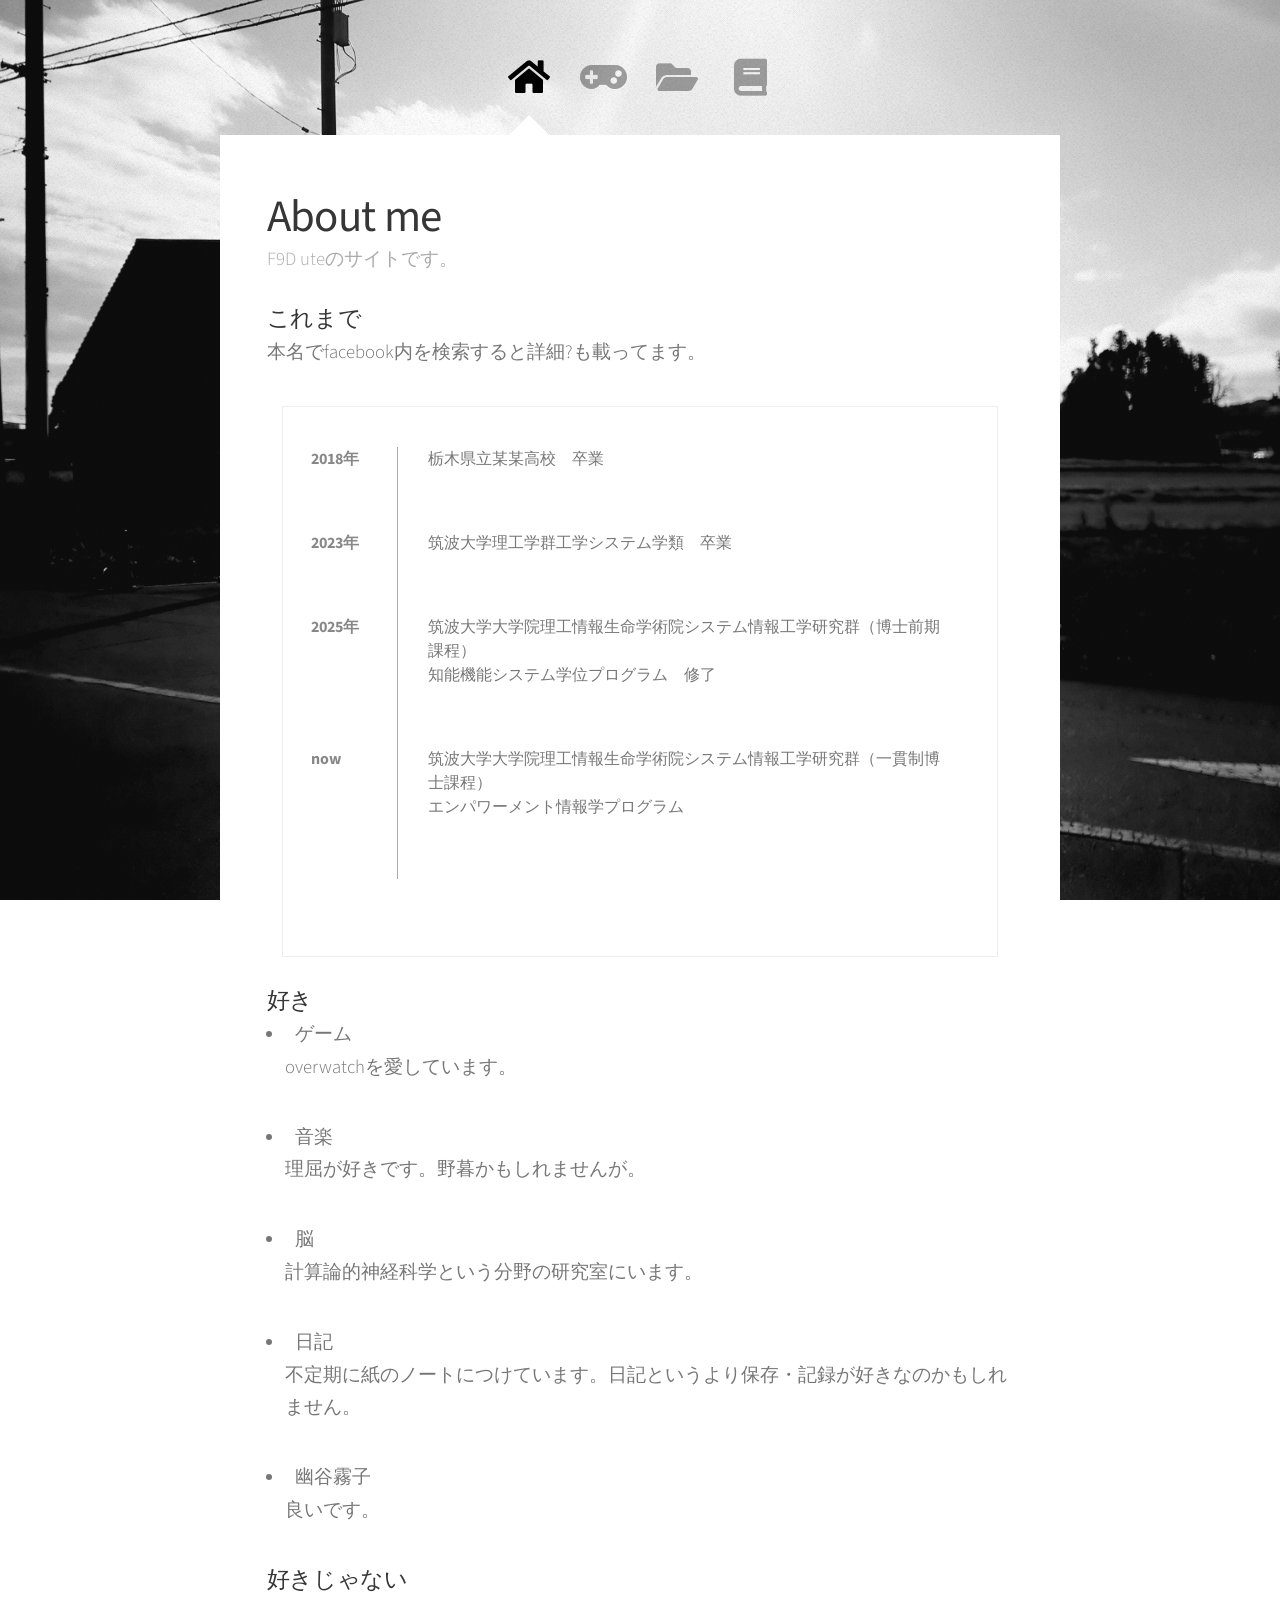
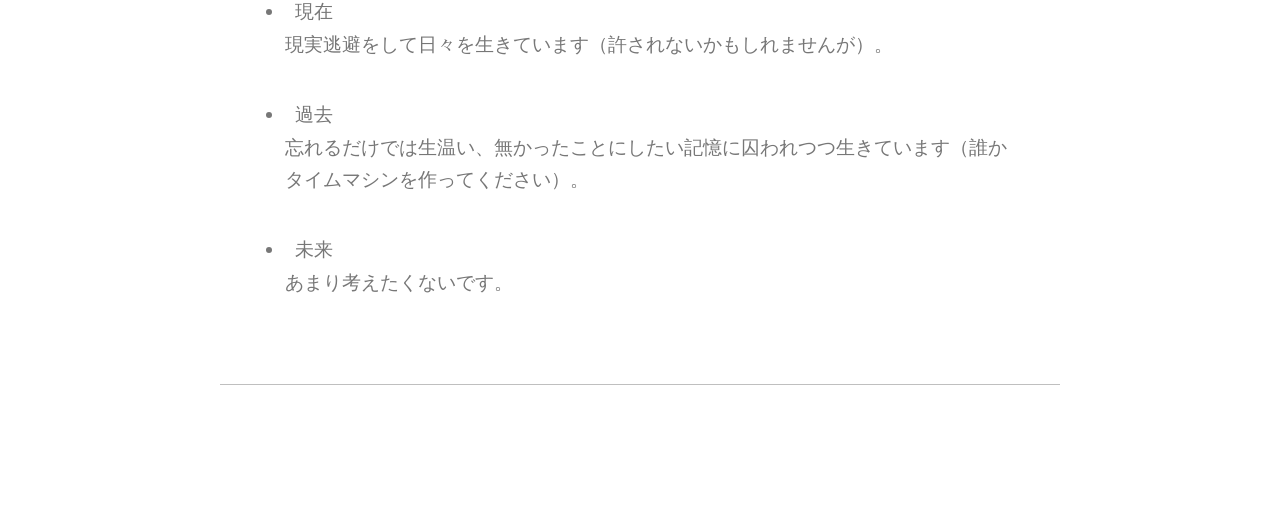
==== index.html @ 8ff209e9 "Update index.html" ====
<!DOCTYPE HTML>
<!--
	Astral by HTML5 UP
	html5up.net | @ajlkn
	Free for personal and commercial use under the CCA 3.0 license (html5up.net/license)
-->
<html>
	<head>
		<title>Fmute website</title>
		<meta charset="utf-8" />
		<meta name="viewport" content="width=device-width, initial-scale=1, user-scalable=no" />
		<link rel="stylesheet" href="assets/css/main.css" />
		<noscript><link rel="stylesheet" href="assets/css/noscript.css" /></noscript>
	</head>
	<body class="is-preload">

		<!-- Wrapper-->
			<div id="wrapper">

				<!-- Nav -->
					<nav id="nav">
						<a href="#" class="icon solid fa-home" style="color: black;"><span>Home</span></a>
						<!-- <a href="#work" class="icon solid fa-folder"><span>Work</span></a> -->
						<a href="#game" class="icon solid fa-gamepad" style="color: black;"><span>Game</span></a>
						<a href="#Works" class="icon solid fa-folder-open" style="color: black;"><span>Music</span></a>
						<a href="#Diary" class="icon solid fa-book" style="color: black;"><span>Diary</span></a>
					</nav>

				<!-- Main -->
					<div id="main">

						<!-- Me -->
							<article id="home" class="panel">
								<header>
									<h1>About me</h1>
									<p>F9D uteのサイトです。</p>
									<!--　htmlにべた書きしているだけの簡易なサイトです。cssもテンプレを使っているだけです。 -->
								</header>
								<!-- <a href="#work" class="jumplink pic">
									<span class="arrow icon solid fa-chevron-right"><span>See my work</span></span>
									<img src="images/me.jpg" alt="" />
								</a> -->
								<section>
									<h3>これまで</h3>
									<p>本名でfacebook内を検索すると詳細?も載ってます。</p>
									<div class="timeline">
										<ul class="timeline-list">
											<li class="timeline-list-item">
												<div class="date">2018年</div>
												<div class="content">栃木県立某某高校　卒業</div>
											</li>
											<li class="timeline-list-item">
												<div class="date">2023年</div>
												<div class="content">筑波大学理工学群工学システム学類　卒業</div>
											</li>
											<li class="timeline-list-item">
												<div class="date">2025年</div>
												<div class="content">筑波大学大学院理工情報生命学術院システム情報工学研究群（博士前期課程）<br>知能機能システム学位プログラム　修了</div>
											</li>
											<li class="timeline-list-item">
												<div class="date">now</div>
												<div class="content">筑波大学大学院理工情報生命学術院システム情報工学研究群（一貫制博士課程）<br>エンパワーメント情報学プログラム</div>
											</li>
										</ul>
									</div>
									<h3>好き</h3>
									<ul>
										<li>ゲーム</li><p>overwatchを愛しています。</p>
										<li>音楽</li><p>理屈が好きです。野暮かもしれませんが。</p>
										<li>脳</li><p>計算論的神経科学という分野の研究室にいます。</p>
										<li>日記</li><p>不定期に紙のノートにつけています。日記というより保存・記録が好きなのかもしれません。</p>				
										<li>幽谷霧子</li><p>良いです。</p>
									</ul>
									<h3>好きじゃない</h3>
									<ul>
										<li>現在</li><p>現実逃避をして日々を生きています（許されないかもしれませんが）。</p>
										<li>過去</li><p>忘れるだけでは生温い、無かったことにしたい記憶に囚われつつ生きています（誰かタイムマシンを作ってください）。</p>
										<li>未来</li><p>あまり考えたくないです。</p>							
									</ul>								
									</ul>

								</section>
							</article>

						<!-- Work -->
							<!-- <article id="work" class="panel">
								<header>
									<h2>Work</h2>
								</header>
								<p>
									Phasellus enim sapien, blandit ullamcorper elementum eu, condimentum eu elit.
									Vestibulum ante ipsum primis in faucibus orci luctus et ultrices posuere cubilia
									luctus elit eget interdum.
								</p>
								<section>
									<div class="row">
										<div class="col-4 col-6-medium col-12-small">
											<a href="#" class="image fit"><img src="images/pic01.jpg" alt=""></a>
										</div>
										<div class="col-4 col-6-medium col-12-small">
											<a href="#" class="image fit"><img src="images/pic02.jpg" alt=""></a>
										</div>
										
									</div>
								</section>
							</article> -->

							<article id="game" class="panel">
								<header>
									<h2>Favorite game</h2>
								</header>
								<p>
									overwatchとマインスイーパが好きです。
								</p>
								<!-- <section>
									<div class="row">
										<div class="col-4 col-6-medium col-12-small">
											<a href="#" class="image fit"><img src="images/pic01.jpg" alt=""></a>
										</div>
										<div class="col-4 col-6-medium col-12-small">
											<a href="#" class="image fit"><img src="images/pic02.jpg" alt=""></a>
										</div>
										
									</div>
								</section> -->
								<p>
									overwatchは最高マスター5です(<a href="https://www.overbuff.com/players/%E3%81%95%E3%82%88%E3%81%AA%E3%82%89%E3%82%92%E6%95%99%E3%81%88%E3%81%A6-3762?gameMode=competitive&season=ow2s06">overbuff</a>)。
									<div class="col-4 col-6-medium col-12-small">
										<a href="#" class="image fit"><img src="images/master.jpg" alt="overwatch"></a>
									</div>
								</p>
								<p>
									マインスイーパのタイムが結構な順位になりました。
									<div class="col-4 col-6-medium col-12-small">
										<a href="#" class="image fit"><img src="images/minesweeper.png" alt="minesweeper"></a>
									</div>
									
								</p>

							</article>

							<article id="Works" class="panel">
								<header>
									<h2>Works</h2>
								</header>
								<section>
									<h3>Music</h3>
									<p>
										<a href="https://www.youtube.com/channel/UCprlggMipPWfrF8aGMqO4sQ">youtubeチャンネル</a>でピアノアレンジ動画上げてます。あと自作曲とかアップする予定です。
									</p>
									<p>
										1.
										<iframe width="100%" height="300" scrolling="no" frameborder="no" allow="autoplay" src="https://w.soundcloud.com/player/?url=https%3A//api.soundcloud.com/tracks/1629886437&color=%23343531&auto_play=false&hide_related=false&show_comments=true&show_user=true&show_reposts=false&show_teaser=true&visual=true"></iframe><div style="font-size: 10px; color: #cccccc;line-break: anywhere;word-break: normal;overflow: hidden;white-space: nowrap;text-overflow: ellipsis; font-family: Interstate,Lucida Grande,Lucida Sans Unicode,Lucida Sans,Garuda,Verdana,Tahoma,sans-serif;font-weight: 100;"><a href="https://soundcloud.com/kqm220n4bezv" title="Fmute" target="_blank" style="color: #cccccc; text-decoration: none;">Fmute</a> · <a href="https://soundcloud.com/kqm220n4bezv/representative-matrix" title="Representative Matrix" target="_blank" style="color: #cccccc; text-decoration: none;">Representative Matrix</a></div>
										せつないイメージで作りました。タイトルは記憶にあったイメージ通りの単語です。いろいろ詰め込みすぎた感が否めないです。
									</p>
									<h3>Research</h3>
									<ul>
										<li>Nakai, Y, Nie, S, Fukida, Y, Tomida, M, Kotani, H & Hoshino, K 2020, Voluntary fNIRS Waveform Change to Hot Taste Stimulus by Repeated Experience of Licking a Source of Strong Hot Taste: FNIRS Waveform Change to Hot Taste Stimulus. in DMIP 2020 - Proceedings of 2020 3rd International Conference on Digital Medicine and Image Processing., 3441371, ACM International Conference Proceeding Series, Association for Computing Machinery, pp. 7-12, 3rd International Conference on Digital Medicine and Image Processing, DMIP 2020, Virtual, Online, Japan, 6/11/20. https://doi.org/10.1145/3441369.3441371</li><p>ちょっと研究に参加したために名前を入れてもらった記憶があります（誤植……）。</p>
																	
									</ul>
									<p>
										新しく結果が出せると良いですね。
									</p>
								</section>
								
							</article>

							<article id="Diary" class="panel">
								<header>
									<h2>Diary</h2>
								</header>
								<section>
									<p>
										<a href="https://fmute.hatenablog.com/?_gl=1*mf5lvr*_gcl_au*ODU5MDk4MzQxLjE3MTU3MzMyODQ.">深淵</a>に踏み込みたい方はこちらから。知らなくても良いことも世の中あると思います。									</p>
								</section>
								
							</article>
					</div>

				<!-- Footer -->
					<div id="footer">
						<ul class="copyright">
							<!-- <li>&copy; Untitled.</li><li>Design: <a href="http://html5up.net">HTML5 UP</a></li> -->
							<li>html design: <a href="http://html5up.net">HTML5 UP</a></li>
						</ul>
					</div>

			</div>

		<!-- Scripts -->
			<script src="assets/js/jquery.min.js"></script>
			<script src="assets/js/browser.min.js"></script>
			<script src="assets/js/breakpoints.min.js"></script>
			<script src="assets/js/util.js"></script>
			<script src="assets/js/main.js"></script>

	</body>
</html>
---- assets/css/main.css ----
@import url("https://fonts.googleapis.com/css?family=Source+Sans+Pro:300,400,300italic,400italic");
@import url("fontawesome-all.min.css");

/*
	Astral by HTML5 UP
	html5up.net | @ajlkn
	Free for personal and commercial use under the CCA 3.0 license (html5up.net/license)
*/

html, body, div, span, applet, object,
iframe, h1, h2, h3, h4, h5, h6, p, blockquote,
pre, a, abbr, acronym, address, big, cite,
code, del, dfn, em, img, ins, kbd, q, s, samp,
small, strike, strong, sub, sup, tt, var, b,
u, i, center, dl, dt, dd, ol, ul, li, fieldset,
form, label, legend, table, caption, tbody,
tfoot, thead, tr, th, td, article, aside,
canvas, details, embed, figure, figcaption,
footer, header, hgroup, menu, nav, output, ruby,
section, summary, time, mark, audio, video {
	margin: 0;
	padding: 0;
	border: 0;
	font-size: 100%;
	font: inherit;
	vertical-align: baseline;}

article, aside, details, figcaption, figure,
footer, header, hgroup, menu, nav, section {
	display: block;}

body {
	line-height: 1;
}

ol, ul {
	list-style: none;
}

blockquote, q {
	quotes: none;
}

	blockquote:before, blockquote:after, q:before, q:after {
		content: '';
		content: none;
	}

table {
	border-collapse: collapse;
	border-spacing: 0;
}

body {
	-webkit-text-size-adjust: none;
}

mark {
	background-color: transparent;
	color: inherit;
}

input::-moz-focus-inner {
	border: 0;
	padding: 0;
}

input, select, textarea {
	-moz-appearance: none;
	-webkit-appearance: none;
	-ms-appearance: none;
	appearance: none;
}

/* Row */

	.row {
		display: flex;
		flex-wrap: wrap;
		box-sizing: border-box;
		align-items: stretch;
	}

		.row > * {
			box-sizing: border-box;
		}

		.row.gtr-uniform > * > :last-child {
			margin-bottom: 0;
		}

		.row.aln-left {
			justify-content: flex-start;
		}

		.row.aln-center {
			justify-content: center;
		}

		.row.aln-right {
			justify-content: flex-end;
		}

		.row.aln-top {
			align-items: flex-start;
		}

		.row.aln-middle {
			align-items: center;
		}

		.row.aln-bottom {
			align-items: flex-end;
		}

		.row > .imp {
			order: -1;
		}

		.row > .col-1 {
			width: 8.33333%;
		}

		.row > .off-1 {
			margin-left: 8.33333%;
		}

		.row > .col-2 {
			width: 16.66667%;
		}

		.row > .off-2 {
			margin-left: 16.66667%;
		}

		.row > .col-3 {
			width: 25%;
		}

		.row > .off-3 {
			margin-left: 25%;
		}

		.row > .col-4 {
			width: 33.33333%;
		}

		.row > .off-4 {
			margin-left: 33.33333%;
		}

		.row > .col-5 {
			width: 41.66667%;
		}

		.row > .off-5 {
			margin-left: 41.66667%;
		}

		.row > .col-6 {
			width: 50%;
		}

		.row > .off-6 {
			margin-left: 50%;
		}

		.row > .col-7 {
			width: 58.33333%;
		}

		.row > .off-7 {
			margin-left: 58.33333%;
		}

		.row > .col-8 {
			width: 66.66667%;
		}

		.row > .off-8 {
			margin-left: 66.66667%;
		}

		.row > .col-9 {
			width: 75%;
		}

		.row > .off-9 {
			margin-left: 75%;
		}

		.row > .col-10 {
			width: 83.33333%;
		}

		.row > .off-10 {
			margin-left: 83.33333%;
		}

		.row > .col-11 {
			width: 91.66667%;
		}

		.row > .off-11 {
			margin-left: 91.66667%;
		}

		.row > .col-12 {
			width: 100%;
		}

		.row > .off-12 {
			margin-left: 100%;
		}

		.row.gtr-0 {
			margin-top: 0em;
			margin-left: 0em;
		}

			.row.gtr-0 > * {
				padding: 0em 0 0 0em;
			}

			.row.gtr-0.gtr-uniform {
				margin-top: 0em;
			}

				.row.gtr-0.gtr-uniform > * {
					padding-top: 0em;
				}

		.row.gtr-25 {
			margin-top: -0.3125em;
			margin-left: -0.3125em;
		}

			.row.gtr-25 > * {
				padding: 0.3125em 0 0 0.3125em;
			}

			.row.gtr-25.gtr-uniform {
				margin-top: -0.3125em;
			}

				.row.gtr-25.gtr-uniform > * {
					padding-top: 0.3125em;
				}

		.row.gtr-50 {
			margin-top: -0.625em;
			margin-left: -0.625em;
		}

			.row.gtr-50 > * {
				padding: 0.625em 0 0 0.625em;
			}

			.row.gtr-50.gtr-uniform {
				margin-top: -0.625em;
			}

				.row.gtr-50.gtr-uniform > * {
					padding-top: 0.625em;
				}

		.row {
			margin-top: -1.25em;
			margin-left: -1.25em;
		}

			.row > * {
				padding: 1.25em 0 0 1.25em;
			}

			.row.gtr-uniform {
				margin-top: -1.25em;
			}

				.row.gtr-uniform > * {
					padding-top: 1.25em;
				}

		.row.gtr-150 {
			margin-top: -1.875em;
			margin-left: -1.875em;
		}

			.row.gtr-150 > * {
				padding: 1.875em 0 0 1.875em;
			}

			.row.gtr-150.gtr-uniform {
				margin-top: -1.875em;
			}

				.row.gtr-150.gtr-uniform > * {
					padding-top: 1.875em;
				}

		.row.gtr-200 {
			margin-top: -2.5em;
			margin-left: -2.5em;
		}

			.row.gtr-200 > * {
				padding: 2.5em 0 0 2.5em;
			}

			.row.gtr-200.gtr-uniform {
				margin-top: -2.5em;
			}

				.row.gtr-200.gtr-uniform > * {
					padding-top: 2.5em;
				}

		@media screen and (max-width: 1680px) {

			.row {
				display: flex;
				flex-wrap: wrap;
				box-sizing: border-box;
				align-items: stretch;
			}

				.row > * {
					box-sizing: border-box;
				}

				.row.gtr-uniform > * > :last-child {
					margin-bottom: 0;
				}

				.row.aln-left {
					justify-content: flex-start;
				}

				.row.aln-center {
					justify-content: center;
				}

				.row.aln-right {
					justify-content: flex-end;
				}

				.row.aln-top {
					align-items: flex-start;
				}

				.row.aln-middle {
					align-items: center;
				}

				.row.aln-bottom {
					align-items: flex-end;
				}

				.row > .imp-xlarge {
					order: -1;
				}

				.row > .col-1-xlarge {
					width: 8.33333%;
				}

				.row > .off-1-xlarge {
					margin-left: 8.33333%;
				}

				.row > .col-2-xlarge {
					width: 16.66667%;
				}

				.row > .off-2-xlarge {
					margin-left: 16.66667%;
				}

				.row > .col-3-xlarge {
					width: 25%;
				}

				.row > .off-3-xlarge {
					margin-left: 25%;
				}

				.row > .col-4-xlarge {
					width: 33.33333%;
				}

				.row > .off-4-xlarge {
					margin-left: 33.33333%;
				}

				.row > .col-5-xlarge {
					width: 41.66667%;
				}

				.row > .off-5-xlarge {
					margin-left: 41.66667%;
				}

				.row > .col-6-xlarge {
					width: 50%;
				}

				.row > .off-6-xlarge {
					margin-left: 50%;
				}

				.row > .col-7-xlarge {
					width: 58.33333%;
				}

				.row > .off-7-xlarge {
					margin-left: 58.33333%;
				}

				.row > .col-8-xlarge {
					width: 66.66667%;
				}

				.row > .off-8-xlarge {
					margin-left: 66.66667%;
				}

				.row > .col-9-xlarge {
					width: 75%;
				}

				.row > .off-9-xlarge {
					margin-left: 75%;
				}

				.row > .col-10-xlarge {
					width: 83.33333%;
				}

				.row > .off-10-xlarge {
					margin-left: 83.33333%;
				}

				.row > .col-11-xlarge {
					width: 91.66667%;
				}

				.row > .off-11-xlarge {
					margin-left: 91.66667%;
				}

				.row > .col-12-xlarge {
					width: 100%;
				}

				.row > .off-12-xlarge {
					margin-left: 100%;
				}

				.row.gtr-0 {
					margin-top: 0em;
					margin-left: 0em;
				}

					.row.gtr-0 > * {
						padding: 0em 0 0 0em;
					}

					.row.gtr-0.gtr-uniform {
						margin-top: 0em;
					}

						.row.gtr-0.gtr-uniform > * {
							padding-top: 0em;
						}

				.row.gtr-25 {
					margin-top: -0.3125em;
					margin-left: -0.3125em;
				}

					.row.gtr-25 > * {
						padding: 0.3125em 0 0 0.3125em;
					}

					.row.gtr-25.gtr-uniform {
						margin-top: -0.3125em;
					}

						.row.gtr-25.gtr-uniform > * {
							padding-top: 0.3125em;
						}

				.row.gtr-50 {
					margin-top: -0.625em;
					margin-left: -0.625em;
				}

					.row.gtr-50 > * {
						padding: 0.625em 0 0 0.625em;
					}

					.row.gtr-50.gtr-uniform {
						margin-top: -0.625em;
					}

						.row.gtr-50.gtr-uniform > * {
							padding-top: 0.625em;
						}

				.row {
					margin-top: -1.25em;
					margin-left: -1.25em;
				}

					.row > * {
						padding: 1.25em 0 0 1.25em;
					}

					.row.gtr-uniform {
						margin-top: -1.25em;
					}

						.row.gtr-uniform > * {
							padding-top: 1.25em;
						}

				.row.gtr-150 {
					margin-top: -1.875em;
					margin-left: -1.875em;
				}

					.row.gtr-150 > * {
						padding: 1.875em 0 0 1.875em;
					}

					.row.gtr-150.gtr-uniform {
						margin-top: -1.875em;
					}

						.row.gtr-150.gtr-uniform > * {
							padding-top: 1.875em;
						}

				.row.gtr-200 {
					margin-top: -2.5em;
					margin-left: -2.5em;
				}

					.row.gtr-200 > * {
						padding: 2.5em 0 0 2.5em;
					}

					.row.gtr-200.gtr-uniform {
						margin-top: -2.5em;
					}

						.row.gtr-200.gtr-uniform > * {
							padding-top: 2.5em;
						}

		}

		@media screen and (max-width: 1280px) {

			.row {
				display: flex;
				flex-wrap: wrap;
				box-sizing: border-box;
				align-items: stretch;
			}

				.row > * {
					box-sizing: border-box;
				}

				.row.gtr-uniform > * > :last-child {
					margin-bottom: 0;
				}

				.row.aln-left {
					justify-content: flex-start;
				}

				.row.aln-center {
					justify-content: center;
				}

				.row.aln-right {
					justify-content: flex-end;
				}

				.row.aln-top {
					align-items: flex-start;
				}

				.row.aln-middle {
					align-items: center;
				}

				.row.aln-bottom {
					align-items: flex-end;
				}

				.row > .imp-large {
					order: -1;
				}

				.row > .col-1-large {
					width: 8.33333%;
				}

				.row > .off-1-large {
					margin-left: 8.33333%;
				}

				.row > .col-2-large {
					width: 16.66667%;
				}

				.row > .off-2-large {
					margin-left: 16.66667%;
				}

				.row > .col-3-large {
					width: 25%;
				}

				.row > .off-3-large {
					margin-left: 25%;
				}

				.row > .col-4-large {
					width: 33.33333%;
				}

				.row > .off-4-large {
					margin-left: 33.33333%;
				}

				.row > .col-5-large {
					width: 41.66667%;
				}

				.row > .off-5-large {
					margin-left: 41.66667%;
				}

				.row > .col-6-large {
					width: 50%;
				}

				.row > .off-6-large {
					margin-left: 50%;
				}

				.row > .col-7-large {
					width: 58.33333%;
				}

				.row > .off-7-large {
					margin-left: 58.33333%;
				}

				.row > .col-8-large {
					width: 66.66667%;
				}

				.row > .off-8-large {
					margin-left: 66.66667%;
				}

				.row > .col-9-large {
					width: 75%;
				}

				.row > .off-9-large {
					margin-left: 75%;
				}

				.row > .col-10-large {
					width: 83.33333%;
				}

				.row > .off-10-large {
					margin-left: 83.33333%;
				}

				.row > .col-11-large {
					width: 91.66667%;
				}

				.row > .off-11-large {
					margin-left: 91.66667%;
				}

				.row > .col-12-large {
					width: 100%;
				}

				.row > .off-12-large {
					margin-left: 100%;
				}

				.row.gtr-0 {
					margin-top: 0em;
					margin-left: 0em;
				}

					.row.gtr-0 > * {
						padding: 0em 0 0 0em;
					}

					.row.gtr-0.gtr-uniform {
						margin-top: 0em;
					}

						.row.gtr-0.gtr-uniform > * {
							padding-top: 0em;
						}

				.row.gtr-25 {
					margin-top: -0.3125em;
					margin-left: -0.3125em;
				}

					.row.gtr-25 > * {
						padding: 0.3125em 0 0 0.3125em;
					}

					.row.gtr-25.gtr-uniform {
						margin-top: -0.3125em;
					}

						.row.gtr-25.gtr-uniform > * {
							padding-top: 0.3125em;
						}

				.row.gtr-50 {
					margin-top: -0.625em;
					margin-left: -0.625em;
				}

					.row.gtr-50 > * {
						padding: 0.625em 0 0 0.625em;
					}

					.row.gtr-50.gtr-uniform {
						margin-top: -0.625em;
					}

						.row.gtr-50.gtr-uniform > * {
							padding-top: 0.625em;
						}

				.row {
					margin-top: -1.25em;
					margin-left: -1.25em;
				}

					.row > * {
						padding: 1.25em 0 0 1.25em;
					}

					.row.gtr-uniform {
						margin-top: -1.25em;
					}

						.row.gtr-uniform > * {
							padding-top: 1.25em;
						}

				.row.gtr-150 {
					margin-top: -1.875em;
					margin-left: -1.875em;
				}

					.row.gtr-150 > * {
						padding: 1.875em 0 0 1.875em;
					}

					.row.gtr-150.gtr-uniform {
						margin-top: -1.875em;
					}

						.row.gtr-150.gtr-uniform > * {
							padding-top: 1.875em;
						}

				.row.gtr-200 {
					margin-top: -2.5em;
					margin-left: -2.5em;
				}

					.row.gtr-200 > * {
						padding: 2.5em 0 0 2.5em;
					}

					.row.gtr-200.gtr-uniform {
						margin-top: -2.5em;
					}

						.row.gtr-200.gtr-uniform > * {
							padding-top: 2.5em;
						}

		}

		@media screen and (max-width: 980px) {

			.row {
				display: flex;
				flex-wrap: wrap;
				box-sizing: border-box;
				align-items: stretch;
			}

				.row > * {
					box-sizing: border-box;
				}

				.row.gtr-uniform > * > :last-child {
					margin-bottom: 0;
				}

				.row.aln-left {
					justify-content: flex-start;
				}

				.row.aln-center {
					justify-content: center;
				}

				.row.aln-right {
					justify-content: flex-end;
				}

				.row.aln-top {
					align-items: flex-start;
				}

				.row.aln-middle {
					align-items: center;
				}

				.row.aln-bottom {
					align-items: flex-end;
				}

				.row > .imp-medium {
					order: -1;
				}

				.row > .col-1-medium {
					width: 8.33333%;
				}

				.row > .off-1-medium {
					margin-left: 8.33333%;
				}

				.row > .col-2-medium {
					width: 16.66667%;
				}

				.row > .off-2-medium {
					margin-left: 16.66667%;
				}

				.row > .col-3-medium {
					width: 25%;
				}

				.row > .off-3-medium {
					margin-left: 25%;
				}

				.row > .col-4-medium {
					width: 33.33333%;
				}

				.row > .off-4-medium {
					margin-left: 33.33333%;
				}

				.row > .col-5-medium {
					width: 41.66667%;
				}

				.row > .off-5-medium {
					margin-left: 41.66667%;
				}

				.row > .col-6-medium {
					width: 50%;
				}

				.row > .off-6-medium {
					margin-left: 50%;
				}

				.row > .col-7-medium {
					width: 58.33333%;
				}

				.row > .off-7-medium {
					margin-left: 58.33333%;
				}

				.row > .col-8-medium {
					width: 66.66667%;
				}

				.row > .off-8-medium {
					margin-left: 66.66667%;
				}

				.row > .col-9-medium {
					width: 75%;
				}

				.row > .off-9-medium {
					margin-left: 75%;
				}

				.row > .col-10-medium {
					width: 83.33333%;
				}

				.row > .off-10-medium {
					margin-left: 83.33333%;
				}

				.row > .col-11-medium {
					width: 91.66667%;
				}

				.row > .off-11-medium {
					margin-left: 91.66667%;
				}

				.row > .col-12-medium {
					width: 100%;
				}

				.row > .off-12-medium {
					margin-left: 100%;
				}

				.row.gtr-0 {
					margin-top: 0em;
					margin-left: 0em;
				}

					.row.gtr-0 > * {
						padding: 0em 0 0 0em;
					}

					.row.gtr-0.gtr-uniform {
						margin-top: 0em;
					}

						.row.gtr-0.gtr-uniform > * {
							padding-top: 0em;
						}

				.row.gtr-25 {
					margin-top: -0.3125em;
					margin-left: -0.3125em;
				}

					.row.gtr-25 > * {
						padding: 0.3125em 0 0 0.3125em;
					}

					.row.gtr-25.gtr-uniform {
						margin-top: -0.3125em;
					}

						.row.gtr-25.gtr-uniform > * {
							padding-top: 0.3125em;
						}

				.row.gtr-50 {
					margin-top: -0.625em;
					margin-left: -0.625em;
				}

					.row.gtr-50 > * {
						padding: 0.625em 0 0 0.625em;
					}

					.row.gtr-50.gtr-uniform {
						margin-top: -0.625em;
					}

						.row.gtr-50.gtr-uniform > * {
							padding-top: 0.625em;
						}

				.row {
					margin-top: -1.25em;
					margin-left: -1.25em;
				}

					.row > * {
						padding: 1.25em 0 0 1.25em;
					}

					.row.gtr-uniform {
						margin-top: -1.25em;
					}

						.row.gtr-uniform > * {
							padding-top: 1.25em;
						}

				.row.gtr-150 {
					margin-top: -1.875em;
					margin-left: -1.875em;
				}

					.row.gtr-150 > * {
						padding: 1.875em 0 0 1.875em;
					}

					.row.gtr-150.gtr-uniform {
						margin-top: -1.875em;
					}

						.row.gtr-150.gtr-uniform > * {
							padding-top: 1.875em;
						}

				.row.gtr-200 {
					margin-top: -2.5em;
					margin-left: -2.5em;
				}

					.row.gtr-200 > * {
						padding: 2.5em 0 0 2.5em;
					}

					.row.gtr-200.gtr-uniform {
						margin-top: -2.5em;
					}

						.row.gtr-200.gtr-uniform > * {
							padding-top: 2.5em;
						}

		}

		@media screen and (max-width: 736px) {

			.row {
				display: flex;
				flex-wrap: wrap;
				box-sizing: border-box;
				align-items: stretch;
			}

				.row > * {
					box-sizing: border-box;
				}

				.row.gtr-uniform > * > :last-child {
					margin-bottom: 0;
				}

				.row.aln-left {
					justify-content: flex-start;
				}

				.row.aln-center {
					justify-content: center;
				}

				.row.aln-right {
					justify-content: flex-end;
				}

				.row.aln-top {
					align-items: flex-start;
				}

				.row.aln-middle {
					align-items: center;
				}

				.row.aln-bottom {
					align-items: flex-end;
				}

				.row > .imp-small {
					order: -1;
				}

				.row > .col-1-small {
					width: 8.33333%;
				}

				.row > .off-1-small {
					margin-left: 8.33333%;
				}

				.row > .col-2-small {
					width: 16.66667%;
				}

				.row > .off-2-small {
					margin-left: 16.66667%;
				}

				.row > .col-3-small {
					width: 25%;
				}

				.row > .off-3-small {
					margin-left: 25%;
				}

				.row > .col-4-small {
					width: 33.33333%;
				}

				.row > .off-4-small {
					margin-left: 33.33333%;
				}

				.row > .col-5-small {
					width: 41.66667%;
				}

				.row > .off-5-small {
					margin-left: 41.66667%;
				}

				.row > .col-6-small {
					width: 50%;
				}

				.row > .off-6-small {
					margin-left: 50%;
				}

				.row > .col-7-small {
					width: 58.33333%;
				}

				.row > .off-7-small {
					margin-left: 58.33333%;
				}

				.row > .col-8-small {
					width: 66.66667%;
				}

				.row > .off-8-small {
					margin-left: 66.66667%;
				}

				.row > .col-9-small {
					width: 75%;
				}

				.row > .off-9-small {
					margin-left: 75%;
				}

				.row > .col-10-small {
					width: 83.33333%;
				}

				.row > .off-10-small {
					margin-left: 83.33333%;
				}

				.row > .col-11-small {
					width: 91.66667%;
				}

				.row > .off-11-small {
					margin-left: 91.66667%;
				}

				.row > .col-12-small {
					width: 100%;
				}

				.row > .off-12-small {
					margin-left: 100%;
				}

				.row.gtr-0 {
					margin-top: 0em;
					margin-left: 0em;
				}

					.row.gtr-0 > * {
						padding: 0em 0 0 0em;
					}

					.row.gtr-0.gtr-uniform {
						margin-top: 0em;
					}

						.row.gtr-0.gtr-uniform > * {
							padding-top: 0em;
						}

				.row.gtr-25 {
					margin-top: -0.3125em;
					margin-left: -0.3125em;
				}

					.row.gtr-25 > * {
						padding: 0.3125em 0 0 0.3125em;
					}

					.row.gtr-25.gtr-uniform {
						margin-top: -0.3125em;
					}

						.row.gtr-25.gtr-uniform > * {
							padding-top: 0.3125em;
						}

				.row.gtr-50 {
					margin-top: -0.625em;
					margin-left: -0.625em;
				}

					.row.gtr-50 > * {
						padding: 0.625em 0 0 0.625em;
					}

					.row.gtr-50.gtr-uniform {
						margin-top: -0.625em;
					}

						.row.gtr-50.gtr-uniform > * {
							padding-top: 0.625em;
						}

				.row {
					margin-top: -1.25em;
					margin-left: -1.25em;
				}

					.row > * {
						padding: 1.25em 0 0 1.25em;
					}

					.row.gtr-uniform {
						margin-top: -1.25em;
					}

						.row.gtr-uniform > * {
							padding-top: 1.25em;
						}

				.row.gtr-150 {
					margin-top: -1.875em;
					margin-left: -1.875em;
				}

					.row.gtr-150 > * {
						padding: 1.875em 0 0 1.875em;
					}

					.row.gtr-150.gtr-uniform {
						margin-top: -1.875em;
					}

						.row.gtr-150.gtr-uniform > * {
							padding-top: 1.875em;
						}

				.row.gtr-200 {
					margin-top: -2.5em;
					margin-left: -2.5em;
				}

					.row.gtr-200 > * {
						padding: 2.5em 0 0 2.5em;
					}

					.row.gtr-200.gtr-uniform {
						margin-top: -2.5em;
					}

						.row.gtr-200.gtr-uniform > * {
							padding-top: 2.5em;
						}

		}

/* Basic */

	html {
		box-sizing: border-box;
	}

	*, *:before, *:after {
		box-sizing: inherit;
	}

	body {
		background-image: url("images/overlay.png"), url("images/bg2.jpg");
		background-repeat: repeat, no-repeat;
		background-size: auto, 100% 100%;
		background-attachment: fixed;
		overflow-y: scroll;
	}

		body.is-preload *, body.is-preload *:before, body.is-preload *:after {
			-moz-animation: none !important;
			-webkit-animation: none !important;
			-ms-animation: none !important;
			animation: none !important;
			-moz-transition: none !important;
			-webkit-transition: none !important;
			-ms-transition: none !important;
			transition: none !important;
		}

	body, input, textarea, select {
		font-family: 'Source Sans Pro', sans-serif;
		font-weight: 300;
		color: #777777;
		font-size: 20pt;
		line-height: 1.75em;
	}

		@media screen and (max-width: 1680px) {

			body, input, textarea, select {
				font-size: 15pt;
			}

		}

		@media screen and (max-width: 1280px) {

			body, input, textarea, select {
				font-size: 14pt;
			}

		}

		@media screen and (max-width: 736px) {

			body, input, textarea, select {
				font-size: 12pt;
			}

		}

		@media screen and (max-width: 360px) {

			body, input, textarea, select {
				font-size: 11pt;
			}

		}

	strong, b, h1, h2, h3, h4, h5, h6 {
		font-weight: 400;
		color: #363636;
	}

	h1 {
		font-size: 2.4em;
		letter-spacing: -0.015em;
	}

	h2 {
		font-size: 1.8em;
		letter-spacing: -0.015em;
	}

	h3, h4, h5, h6 {
		font-size: 1.25em;
		letter-spacing: -0.015em;
	}

	@media screen and (max-width: 736px) {

		h1 {
			font-size: 1.75em;
		}

		h2 {
			font-size: 1.375em;
		}

		h3, h4, h5, h6 {
			font-size: 1em;
		}

	}

	blockquote {
		border-left: solid 0.5em #ddd;
		padding: 1em 0 1em 2em;
		font-style: italic;
	}

	em, i {
		font-style: italic;
	}

	hr {
		border: 0;
		border-top: solid 1px #ddd;
		padding: 1.5em 0 0 0;
		margin: 1.75em 0 0 0;
	}

	sub {
		position: relative;
		top: 0.5em;
		font-size: 0.8em;
	}

	sup {
		position: relative;
		top: -0.5em;
		font-size: 0.8em;
	}

	br.clear {
		clear: both;
	}

	p, ul, ol, dl, table, blockquote, form {
		margin-bottom: 2em;
	}

/* Table */

	table {
		width: 100%;
	}

		table.default tbody tr {
			border-bottom: solid 1px #f4f4f4;
		}

		table.default td {
			padding: 0.5em 1em 0.5em 1em;
		}

		table.default th {
			text-align: left;
			font-weight: 400;
			padding: 0.5em 1em 0.5em 1em;
		}

		table.default thead {
			border-bottom: solid 2px #f4f4f4;
		}

/* Form */

	form label {
		display: block;
		font-weight: 400;
		color: #363636;
		margin: 0 0 1em 0;
	}

	form input[type="text"],
	form input[type="email"],
	form input[type="password"],
	form select,
	form textarea {
		-webkit-appearance: none;
		border: 0;
		background: #f4f4f4;
		padding: 0.75em;
		width: 100%;
		-moz-transition: background-color .25s ease-in-out;
		-webkit-transition: background-color .25s ease-in-out;
		-ms-transition: background-color .25s ease-in-out;
		transition: background-color .25s ease-in-out;
	}

		form input[type="text"]:focus,
		form input[type="email"]:focus,
		form input[type="password"]:focus,
		form select:focus,
		form textarea:focus {
			background: #f8f8f8;
		}

	form input[type="text"],
	form input[type="email"],
	form input[type="password"],
	form select {
		line-height: 1.35em;
	}

	form ::-webkit-input-placeholder {
		color: #999;
	}

	form :-moz-placeholder {
		color: #999;
	}

	form ::-moz-placeholder {
		color: #999;
	}

	form :-ms-input-placeholder {
		color: #999;
	}

/* Section/Article */

	section, article {
		margin-bottom: 3em;
	}

		section > :last-child, section:last-child, article > :last-child, article:last-child {
			margin-bottom: 0;
		}

	header {
		margin: 0 0 1.5em 0;
	}

		header > p {
			margin: 0.5em 0 0 0;
			color: #aaa;
		}

		@media screen and (max-width: 736px) {

			header {
				margin: 0 0 1em 0;
			}

		}

/* Image */

	.image {
		display: inline-block;
	}

		.image img {
			display: block;
			width: 100%;
		}

		.image.fit {
			display: block;
			width: 100%;
		}

		.image.featured {
			display: block;
			width: 100%;
			margin: 0 0 2em 0;
		}

		.image.left {
			float: left;
			margin: 0 2em 2em 0;
		}

		.image.centered {
			display: block;
			margin: 0 0 2em 0;
		}

			.image.centered img {
				margin: 0 auto;
				width: auto;
			}

/* Button */

	input[type="button"],
	input[type="submit"],
	input[type="reset"],
	button,
	.button {
		-moz-transition: background-color .25s ease-in-out;
		-webkit-transition: background-color .25s ease-in-out;
		-ms-transition: background-color .25s ease-in-out;
		transition: background-color .25s ease-in-out;
		-webkit-appearance: none;
		display: inline-block;
		background-color: #222222;
		color: #ffffff;
		border: 0;
		cursor: pointer;
		outline: 0;
		padding: 0.7em 1.5em 0.7em 1.5em;
	}

		input[type="button"]:hover,
		input[type="submit"]:hover,
		input[type="reset"]:hover,
		button:hover,
		.button:hover {
			background-color: #333333;
		}

		input[type="button"]:active,
		input[type="submit"]:active,
		input[type="reset"]:active,
		button:active,
		.button:active {
			background-color: #444444;
		}

		input[type="button"].alt,
		input[type="submit"].alt,
		input[type="reset"].alt,
		button.alt,
		.button.alt {
			background-color: #777777;
		}

			input[type="button"].alt:hover,
			input[type="submit"].alt:hover,
			input[type="reset"].alt:hover,
			button.alt:hover,
			.button.alt:hover {
				background-color: #888888;
			}

			input[type="button"].alt:active,
			input[type="submit"].alt:active,
			input[type="reset"].alt:active,
			button.alt:active,
			.button.alt:active {
				background-color: #999999;
			}

		input[type="button"].small,
		input[type="submit"].small,
		input[type="reset"].small,
		button.small,
		.button.small {
			font-size: 0.75em;
		}

		input[type="button"].large,
		input[type="submit"].large,
		input[type="reset"].large,
		button.large,
		.button.large {
			font-size: 1.25em;
			padding: 0.5em 1.25em 0.5em 1.25em;
		}

		input[type="button"].xlarge,
		input[type="submit"].xlarge,
		input[type="reset"].xlarge,
		button.xlarge,
		.button.xlarge {
			font-size: 1.5em;
			padding: 0.5em 1.25em 0.5em 1.25em;
		}

		@media screen and (max-width: 736px) {

			input[type="button"],
			input[type="submit"],
			input[type="reset"],
			button,
			.button {
				width: 100%;
			}

		}

/* List */

	ul {
		list-style: disc;
		padding-left: 1em;
	}

		ul li {
			padding-left: 0.5em;
		}

	ol {
		list-style: decimal;
		padding-left: 1.25em;
	}

		ol li {
			padding-left: 0.25em;
		}

/* Actions */

	ul.actions {
		list-style: none;
		padding-left: 0;
	}

		ul.actions li {
			display: inline-block;
			padding-left: 0;
			margin: 0 0 0 0.5em;
		}

			ul.actions li:first-child {
				margin-left: 0;
			}

		@media screen and (max-width: 736px) {

			ul.actions li {
				display: block;
				margin: 0.75em 0 0 0;
			}

				ul.actions li:first-child {
					margin-top: 0;
				}

		}

/* Icons */

	.icon {
		text-decoration: none;
		position: relative;
		text-decoration: none;
	}

		.icon:before {
			-moz-osx-font-smoothing: grayscale;
			-webkit-font-smoothing: antialiased;
			display: inline-block;
			font-style: normal;
			font-variant: normal;
			text-rendering: auto;
			line-height: 1;
			text-transform: none !important;
			font-family: 'Font Awesome 5 Free';
			font-weight: 400;
		}

		.icon.solid:before {
			font-weight: 900;
		}

		.icon.brands:before {
			font-family: 'Font Awesome 5 Brands';
		}

		.icon:before {
			line-height: inherit;
		}

		.icon > .label {
			display: none;
		}

/* Nav */

	#nav {
		text-align: center;
		height: 4.25em;
		cursor: default;
	}

		#nav a {
			position: relative;
			display: inline-block;
			color: #ffffff;
			width: 1em;
			height: 1em;
			line-height: 0.9em;
			font-size: 2.5em;
			margin: 0 0.25em 0 0.25em;
			opacity: 0.35;
			outline: 0;
			-moz-transition: opacity .25s ease-in-out;
			-webkit-transition: opacity .25s ease-in-out;
			-ms-transition: opacity .25s ease-in-out;
			transition: opacity .25s ease-in-out;
		}

			#nav a.icon:before {
				padding-right: 0;
			}

			#nav a:before {
				font-size: 0.8em;
			}

			#nav a:after {
				content: '';
				display: block;
				position: absolute;
				left: 50%;
				bottom: -0.75em;
				margin-left: -0.5em;
				border-bottom: solid 0em #ffffff;
				border-left: solid 0.5em transparent;
				border-right: solid 0.5em transparent;
				-moz-transition: border-bottom-width .25s ease-in-out;
				-webkit-transition: border-bottom-width .25s ease-in-out;
				-ms-transition: border-bottom-width .25s ease-in-out;
				transition: border-bottom-width .25s ease-in-out;
			}

			#nav a span {
				display: block;
				position: absolute;
				background: #222222;
				color: #ffffff;
				top: -2.75em;
				font-size: 0.3em;
				height: 2.25em;
				line-height: 2.25em;
				left: 50%;
				opacity: 0;
				-moz-transition: opacity .25s ease-in-out;
				-webkit-transition: opacity .25s ease-in-out;
				-ms-transition: opacity .25s ease-in-out;
				transition: opacity .25s ease-in-out;
				width: 5.5em;
				margin-left: -2.75em;
			}

				#nav a span:after {
					content: '';
					display: block;
					position: absolute;
					bottom: -0.4em;
					left: 50%;
					margin-left: -0.6em;
					border-top: solid 0.6em #222222;
					border-left: solid 0.6em transparent;
					border-right: solid 0.6em transparent;
				}

			#nav a:hover {
				opacity: 1.0;
			}

				#nav a:hover span {
					opacity: 1.0;
				}

			#nav a.active {
				opacity: 1.0;
			}

				#nav a.active:after {
					border-bottom-width: 0.5em;
				}

		@media screen and (max-width: 980px) {

			#nav a span {
				display: none;
			}

		}

/* Wrapper */

	#wrapper {
		width: 45em;
		margin: 0 auto;
		min-height: 100vh;
		max-width: 100%;
		padding: 4em 0;
		display: -moz-flex;
		display: -webkit-flex;
		display: -ms-flex;
		display: flex;
		-moz-flex-direction: column;
		-webkit-flex-direction: column;
		-ms-flex-direction: column;
		flex-direction: column;
		-moz-align-items: center;
		-webkit-align-items: center;
		-ms-align-items: center;
		align-items: center;
		-moz-justify-content: center;
		-webkit-justify-content: center;
		-ms-justify-content: center;
		justify-content: center;
		-moz-transition: opacity 1s ease-in-out;
		-webkit-transition: opacity 1s ease-in-out;
		-ms-transition: opacity 1s ease-in-out;
		transition: opacity 1s ease-in-out;
	}

		body.is-preload #wrapper {
			opacity: 0;
		}

		@media screen and (max-width: 1280px) {

			#wrapper {
				padding: 3em 0;
				max-width: calc(100% - 6em);
			}

		}

		@media screen and (max-width: 980px) {

			#wrapper {
				padding: 1.5em 0;
				max-width: calc(100% - 8em);
			}

		}

		@media screen and (max-width: 736px) {

			#wrapper {
				padding: 1em 0;
				max-width: calc(100% - 2em);
			}

		}

		@media screen and (max-width: 360px) {

			#wrapper {
				padding: 1em 0;
				max-width: 100%;
			}

		}

/* Main */

	#main {
		position: relative;
		overflow: hidden;
		width: 100%;
		background: #ffffff;
		box-shadow: 0px 1px 0px 0px rgba(0, 0, 0, 0.25);
		-moz-transition: min-height 0.5s ease-in-out, max-height 0.5s ease-in-out;
		-webkit-transition: min-height 0.5s ease-in-out, max-height 0.5s ease-in-out;
		-ms-transition: min-height 0.5s ease-in-out, max-height 0.5s ease-in-out;
		transition: min-height 0.5s ease-in-out, max-height 0.5s ease-in-out;
	}

		#main > .panel {
			-moz-transition: opacity 0.25s ease-in-out;
			-webkit-transition: opacity 0.25s ease-in-out;
			-ms-transition: opacity 0.25s ease-in-out;
			transition: opacity 0.25s ease-in-out;
			margin-bottom: 0;
			position: relative;
			padding: 3.5em 2.5em 2.5em 2.5em;
			width: 100%;
		}

			#main > .panel.inactive {
				opacity: 0;
			}

			@media screen and (max-width: 736px) {

				#main > .panel {
					padding: 2em 1.5em 1.5em 1.5em;
				}

			}

			#main > .panel.intro {
				padding: 0;
				height: 20em;
				display: -moz-flex;
				display: -webkit-flex;
				display: -ms-flex;
				display: flex;
				-moz-flex-direction: row;
				-webkit-flex-direction: row;
				-ms-flex-direction: row;
				flex-direction: row;
				-moz-align-items: center;
				-webkit-align-items: center;
				-ms-align-items: center;
				align-items: center;
			}

				#main > .panel.intro .pic {
					text-decoration: none;
					position: relative;
					-moz-flex-grow: 0;
					-webkit-flex-grow: 0;
					-ms-flex-grow: 0;
					flex-grow: 0;
					-moz-flex-shrink: 0;
					-webkit-flex-shrink: 0;
					-ms-flex-shrink: 0;
					flex-shrink: 0;
					width: 17em;
					height: 100%;
				}

					#main > .panel.intro .pic:before {
						content: '';
						position: absolute;
						top: 0;
						left: 0;
						background: url("images/overlay.png");
						width: 100%;
						height: 100%;
						z-index: 1;
					}

					#main > .panel.intro .pic img {
						position: relative;
						display: block;
						position: absolute;
						top: 0;
						left: 0;
						width: 100%;
						height: 100%;
						-moz-object-fit: cover;
						-webkit-object-fit: cover;
						-ms-object-fit: cover;
						object-fit: cover;
						-moz-object-position: center;
						-webkit-object-position: center;
						-ms-object-position: center;
						object-position: center;
					}

					#main > .panel.intro .pic .arrow {
						display: block;
						position: absolute;
						right: 0;
						top: 50%;
						margin-top: -1.375em;
						width: 2.75em;
						height: 2.75em;
						background: #000;
						background: rgba(0, 0, 0, 0.75);
						color: #ffffff;
						text-align: center;
						line-height: 2.75em;
						font-size: 1.5em;
						z-index: 1;
						-moz-transition: width .15s ease-in-out, padding-right .15s ease-in-out;
						-webkit-transition: width .15s ease-in-out, padding-right .15s ease-in-out;
						-ms-transition: width .15s ease-in-out, padding-right .15s ease-in-out;
						transition: width .15s ease-in-out, padding-right .15s ease-in-out;
					}

						#main > .panel.intro .pic .arrow:before {
							position: relative;
							padding-right: 0;
							top: 0.125em;
						}

						#main > .panel.intro .pic .arrow span {
							display: block;
							text-indent: -9999px;
						}

					#main > .panel.intro .pic:hover .arrow {
						width: 3em;
						padding-right: 0.25em;
					}

				#main > .panel.intro header {
					-moz-flex-grow: 1;
					-webkit-flex-grow: 1;
					-ms-flex-grow: 1;
					flex-grow: 1;
					-moz-flex-shrink: 1;
					-webkit-flex-shrink: 1;
					-ms-flex-shrink: 1;
					flex-shrink: 1;
					padding: 3.5em 2.5em;
					margin-bottom: 0;
					width: 100%;
				}

					#main > .panel.intro header h1 {
						line-height: 1.25em;
						margin-bottom: 0;
					}

					#main > .panel.intro header p {
						letter-spacing: -0.015em;
						font-size: 1.25em;
						margin: 0.25em 0 0 0;
					}

				@media screen and (max-width: 980px) {

					#main > .panel.intro {
						-moz-flex-direction: column;
						-webkit-flex-direction: column;
						-ms-flex-direction: column;
						flex-direction: column;
						height: auto;
					}

						#main > .panel.intro .pic {
							height: 25em;
							width: 100%;
						}

						#main > .panel.intro header {
							padding: 4em;
							text-align: center;
						}

				}

				@media screen and (max-width: 736px) {

					#main > .panel.intro .pic {
						height: 20em;
					}

					#main > .panel.intro header {
						padding: 2.75em 2em 2.5em 2em;
					}

						#main > .panel.intro header p {
							font-size: 1em;
							margin: 0.25em 0 0 0;
						}

				}


		.timeline {
		width: 96%;
		max-width: 940px;
		margin: 28px auto;
		border: 1px solid #eeeeee;
	}

	.timeline-list {
		padding: 40px 0;
	}

	.timeline-list-item {
		display: flex;
		line-height: 1.5;
		font-size: 16px;
	}

	.timeline-list-item .date {
		width: 15%;
		padding: 0 0 0 20px;
		color: #888888;
		font-weight: bold;
	}

	.timeline-list-item .content {
		position: relative;
		width: 80%;
		padding: 0 20px 60px 30px;
		border-left: 1px solid #aaaaaa;
	}

	.timeline-list-item .content::before {
		content: "";
		position: absolute;
		top: 0;
		left: -10px; //widthの半分の値を指定
		width: 20px;
		height: 20px;
		background-color: #00c2bc;
		border-radius: 10px;
	}
/* Footer */

	#footer {
		color: rgba(255, 255, 255, 0.45);
		text-align: center;
		padding: 2em 0 0 0;
		font-size: 0.75em;
	}

		#footer a {
			color: #ddd;
			color: rgba(255, 255, 255, 0.65);
			-moz-transition: color .25s ease-in-out;
			-webkit-transition: color .25s ease-in-out;
			-ms-transition: color .25s ease-in-out;
			transition: color .25s ease-in-out;
		}

			#footer a:hover {
				color: white;
			}

		#footer .copyright {
			list-style: none;
			padding-left: 0;
		}

			#footer .copyright li {
				display: inline-block;
				padding-left: 1em;
				margin-left: 1em;
				border-left: solid 1px rgba(255, 255, 255, 0.25);
				line-height: 1;
			}

				#footer .copyright li:first-child {
					padding-left: 0;
					margin-left: 0;
					border-left: 0;
				}

		@media screen and (max-width: 736px) {

			#footer .copyright li {
				padding-left: 0.5em;
				margin-left: 0.5em;
			}

		}
---- assets/css/noscript.css ----
/*
	Astral by HTML5 UP
	html5up.net | @ajlkn
	Free for personal and commercial use under the CCA 3.0 license (html5up.net/license)
*/

/* Wrapper */

	#wrapper {
		opacity: 1 !important;
	}

/* Nav */

	#nav a {
		opacity: 1.0;
	}

		#nav a:before, #nav a:after {
			display: none;
		}

		#nav a span {
			top: 0;
			opacity: 1.0;
		}

			#nav a span:after {
				display: none;
			}

/* Main */

	#main {
		background: none;
		box-shadow: none;
	}

		#main > .panel {
			background: #ffffff;
			margin-bottom: 2em;
		}

			#main > .panel:last-child {
				margin-bottom: 0;
			}
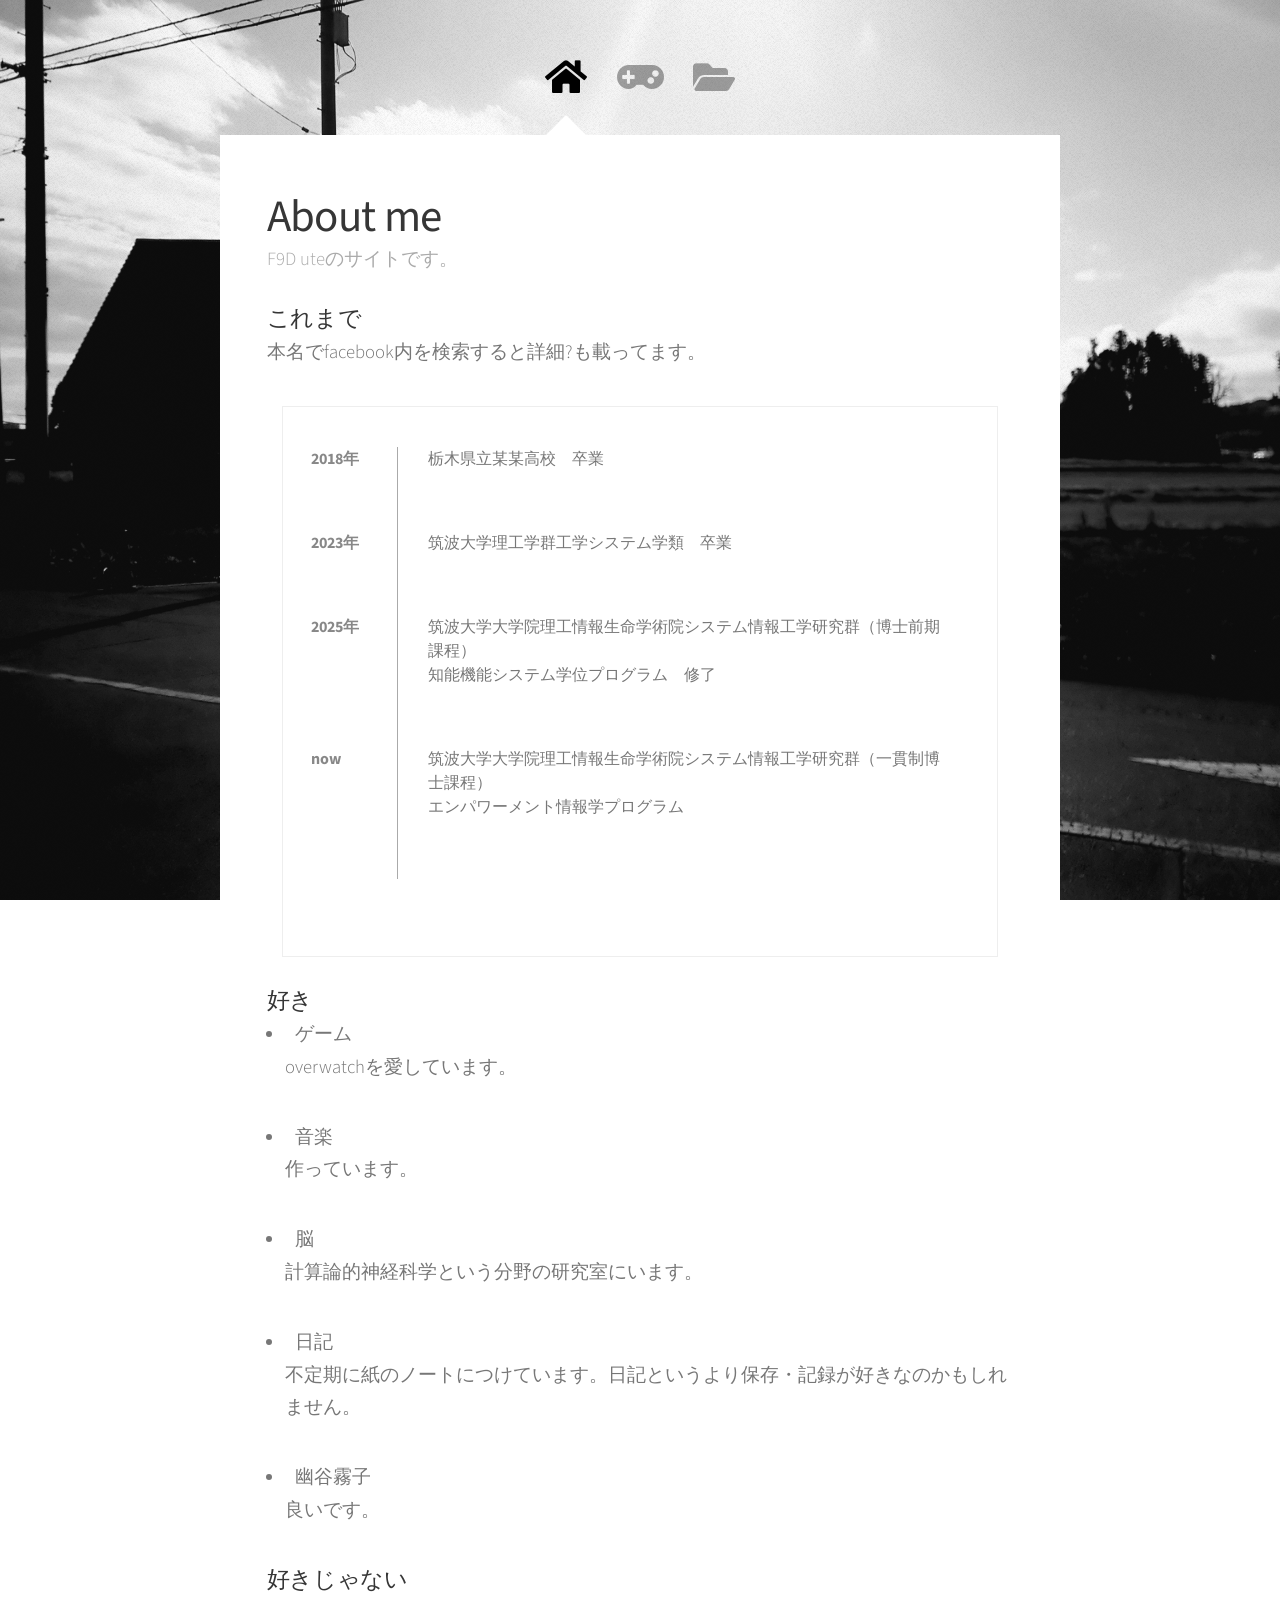
==== commit 4d664b5e: "Update index.html ・change "dislike". ・add music." ====
--- a/index.html
+++ b/index.html
@@ -22,8 +22,7 @@
 						<a href="#" class="icon solid fa-home" style="color: black;"><span>Home</span></a>
 						<!-- <a href="#work" class="icon solid fa-folder"><span>Work</span></a> -->
 						<a href="#game" class="icon solid fa-gamepad" style="color: black;"><span>Game</span></a>
-						<a href="#Works" class="icon solid fa-folder-open" style="color: black;"><span>Music</span></a>
-						<a href="#Diary" class="icon solid fa-book" style="color: black;"><span>Diary</span></a>
+						<a href="#Works" class="icon solid fa-folder-open" style="color: black;"><span>Works</span></a>
 					</nav>
 
 				<!-- Main -->
@@ -66,16 +65,13 @@
 									<h3>好き</h3>
 									<ul>
 										<li>ゲーム</li><p>overwatchを愛しています。</p>
-										<li>音楽</li><p>理屈が好きです。野暮かもしれませんが。</p>
+										<li>音楽</li><p>作っています。</p>
 										<li>脳</li><p>計算論的神経科学という分野の研究室にいます。</p>
 										<li>日記</li><p>不定期に紙のノートにつけています。日記というより保存・記録が好きなのかもしれません。</p>				
 										<li>幽谷霧子</li><p>良いです。</p>
 									</ul>
 									<h3>好きじゃない</h3>
 									<ul>
-										<li>現在</li><p>現実逃避をして日々を生きています（許されないかもしれませんが）。</p>
-										<li>過去</li><p>忘れるだけでは生温い、無かったことにしたい記憶に囚われつつ生きています（誰かタイムマシンを作ってください）。</p>
-										<li>未来</li><p>あまり考えたくないです。</p>							
 									</ul>								
 									</ul>
 
@@ -124,7 +120,7 @@
 									</div>
 								</section> -->
 								<p>
-									overwatchは最高マスター5です(<a href="https://www.overbuff.com/players/%E3%81%95%E3%82%88%E3%81%AA%E3%82%89%E3%82%92%E6%95%99%E3%81%88%E3%81%A6-3762?gameMode=competitive&season=ow2s06">overbuff</a>)。
+									overwatchは最高マスター5です。
 									<div class="col-4 col-6-medium col-12-small">
 										<a href="#" class="image fit"><img src="images/master.jpg" alt="overwatch"></a>
 									</div>
@@ -153,6 +149,18 @@
 										<iframe width="100%" height="300" scrolling="no" frameborder="no" allow="autoplay" src="https://w.soundcloud.com/player/?url=https%3A//api.soundcloud.com/tracks/1629886437&color=%23343531&auto_play=false&hide_related=false&show_comments=true&show_user=true&show_reposts=false&show_teaser=true&visual=true"></iframe><div style="font-size: 10px; color: #cccccc;line-break: anywhere;word-break: normal;overflow: hidden;white-space: nowrap;text-overflow: ellipsis; font-family: Interstate,Lucida Grande,Lucida Sans Unicode,Lucida Sans,Garuda,Verdana,Tahoma,sans-serif;font-weight: 100;"><a href="https://soundcloud.com/kqm220n4bezv" title="Fmute" target="_blank" style="color: #cccccc; text-decoration: none;">Fmute</a> · <a href="https://soundcloud.com/kqm220n4bezv/representative-matrix" title="Representative Matrix" target="_blank" style="color: #cccccc; text-decoration: none;">Representative Matrix</a></div>
 										せつないイメージで作りました。タイトルは記憶にあったイメージ通りの単語です。いろいろ詰め込みすぎた感が否めないです。
 									</p>
+
+									<p>
+										2.
+										<iframe width="100%" height="300" scrolling="no" frameborder="no" allow="autoplay" src="https://w.soundcloud.com/player/?url=https%3A//api.soundcloud.com/tracks/soundcloud%253Atracks%253A2285592569&color=%23ff5500&auto_play=false&hide_related=false&show_comments=true&show_user=true&show_reposts=false&show_teaser=true&visual=true"></iframe><div style="font-size: 10px; color: #cccccc;line-break: anywhere;word-break: normal;overflow: hidden;white-space: nowrap;text-overflow: ellipsis; font-family: Interstate,Lucida Grande,Lucida Sans Unicode,Lucida Sans,Garuda,Verdana,Tahoma,sans-serif;font-weight: 100;"><a href="https://soundcloud.com/yuto-fukuda-474285184" title="Yuto Fukuda" target="_blank" style="color: #cccccc; text-decoration: none;">Yuto Fukuda</a> · <a href="https://soundcloud.com/yuto-fukuda-474285184/inner-drift" title="Inner Drift" target="_blank" style="color: #cccccc; text-decoration: none;">Inner Drift</a></div>
+										ボーカル曲です。英語の方がなんか直球な歌詞が作れるので英語です。
+									</p>
+
+									<p>
+										<iframe width="100%" height="300" scrolling="no" frameborder="no" allow="autoplay" src="https://w.soundcloud.com/player/?url=https%3A//api.soundcloud.com/tracks/soundcloud%253Atracks%253A2290421651&color=%23ff5500&auto_play=false&hide_related=false&show_comments=true&show_user=true&show_reposts=false&show_teaser=true&visual=true"></iframe><div style="font-size: 10px; color: #cccccc;line-break: anywhere;word-break: normal;overflow: hidden;white-space: nowrap;text-overflow: ellipsis; font-family: Interstate,Lucida Grande,Lucida Sans Unicode,Lucida Sans,Garuda,Verdana,Tahoma,sans-serif;font-weight: 100;"><a href="https://soundcloud.com/yuto-fukuda-474285184" title="Yuto Fukuda" target="_blank" style="color: #cccccc; text-decoration: none;">Yuto Fukuda</a> · <a href="https://soundcloud.com/yuto-fukuda-474285184/already-enough" title="Already Enough" target="_blank" style="color: #cccccc; text-decoration: none;">Already Enough</a></div>
+										これまたボーカル曲です。でもBGMよりのテイストにしようとしたはずなのですが、上手くいきませんでした。個人的には満足していますが。
+									</p>
+									
 									<h3>Research</h3>
 									<ul>
 										<li>Nakai, Y, Nie, S, Fukida, Y, Tomida, M, Kotani, H & Hoshino, K 2020, Voluntary fNIRS Waveform Change to Hot Taste Stimulus by Repeated Experience of Licking a Source of Strong Hot Taste: FNIRS Waveform Change to Hot Taste Stimulus. in DMIP 2020 - Proceedings of 2020 3rd International Conference on Digital Medicine and Image Processing., 3441371, ACM International Conference Proceeding Series, Association for Computing Machinery, pp. 7-12, 3rd International Conference on Digital Medicine and Image Processing, DMIP 2020, Virtual, Online, Japan, 6/11/20. https://doi.org/10.1145/3441369.3441371</li><p>ちょっと研究に参加したために名前を入れてもらった記憶があります（誤植……）。</p>
@@ -161,17 +169,6 @@
 									<p>
 										新しく結果が出せると良いですね。
 									</p>
-								</section>
-								
-							</article>
-
-							<article id="Diary" class="panel">
-								<header>
-									<h2>Diary</h2>
-								</header>
-								<section>
-									<p>
-										<a href="https://fmute.hatenablog.com/?_gl=1*mf5lvr*_gcl_au*ODU5MDk4MzQxLjE3MTU3MzMyODQ.">深淵</a>に踏み込みたい方はこちらから。知らなくても良いことも世の中あると思います。									</p>
 								</section>
 								
 							</article>
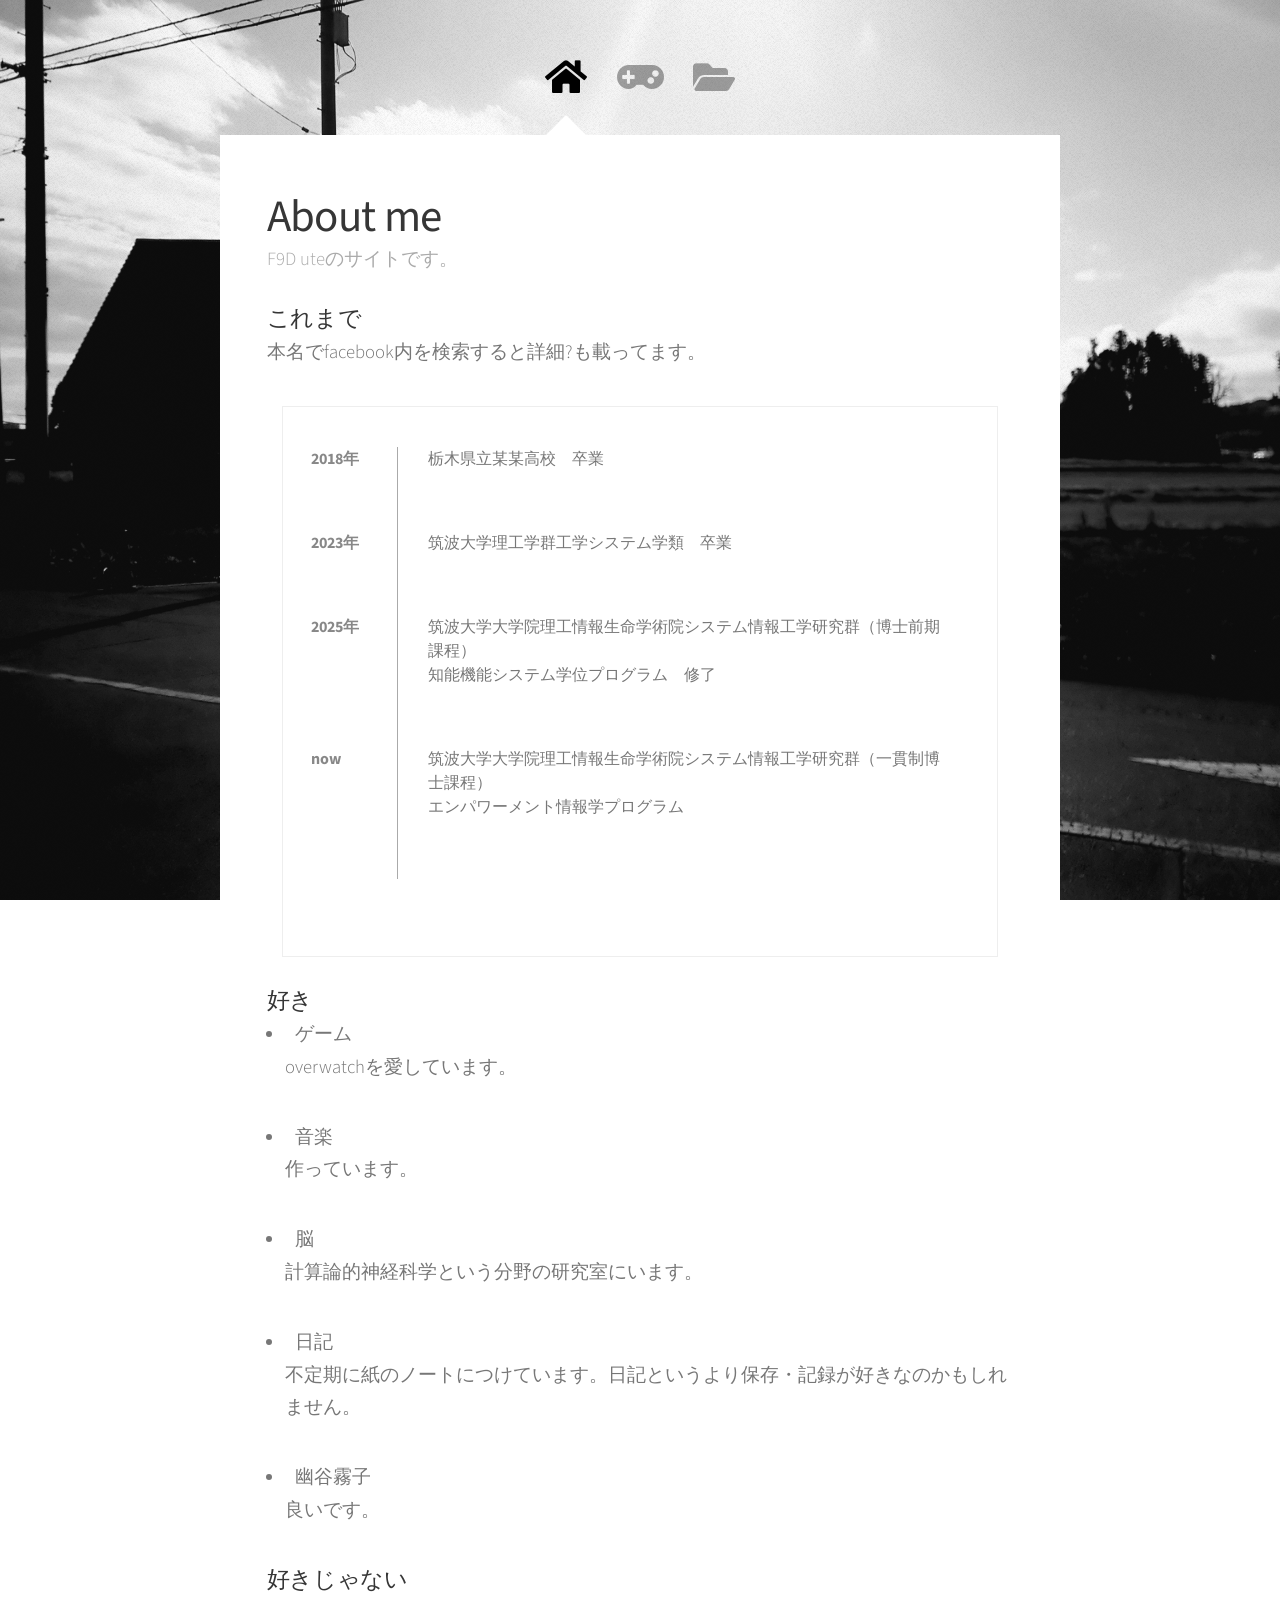
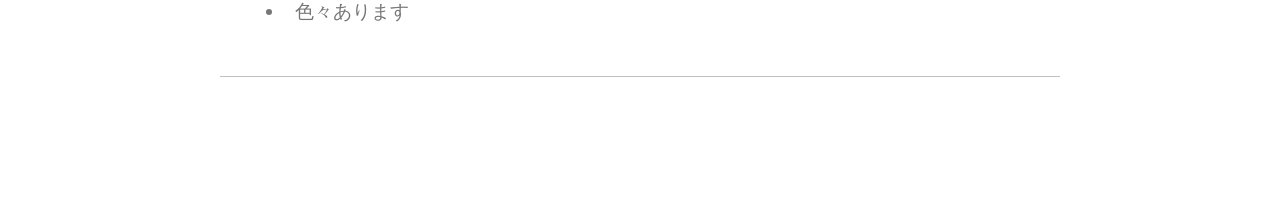
==== commit 900375d7: "Update index.html mionr change" ====
--- a/index.html
+++ b/index.html
@@ -72,6 +72,7 @@
 									</ul>
 									<h3>好きじゃない</h3>
 									<ul>
+										<li>色々あります</li>
 									</ul>								
 									</ul>
 
@@ -148,17 +149,20 @@
 										1.
 										<iframe width="100%" height="300" scrolling="no" frameborder="no" allow="autoplay" src="https://w.soundcloud.com/player/?url=https%3A//api.soundcloud.com/tracks/1629886437&color=%23343531&auto_play=false&hide_related=false&show_comments=true&show_user=true&show_reposts=false&show_teaser=true&visual=true"></iframe><div style="font-size: 10px; color: #cccccc;line-break: anywhere;word-break: normal;overflow: hidden;white-space: nowrap;text-overflow: ellipsis; font-family: Interstate,Lucida Grande,Lucida Sans Unicode,Lucida Sans,Garuda,Verdana,Tahoma,sans-serif;font-weight: 100;"><a href="https://soundcloud.com/kqm220n4bezv" title="Fmute" target="_blank" style="color: #cccccc; text-decoration: none;">Fmute</a> · <a href="https://soundcloud.com/kqm220n4bezv/representative-matrix" title="Representative Matrix" target="_blank" style="color: #cccccc; text-decoration: none;">Representative Matrix</a></div>
 										せつないイメージで作りました。タイトルは記憶にあったイメージ通りの単語です。いろいろ詰め込みすぎた感が否めないです。
+										(2026/03/26追記：いつ作ったのかわからないですが、たぶんミックスとかしてなくてちょっと面白い出来ですね。)
 									</p>
 
 									<p>
 										2.
 										<iframe width="100%" height="300" scrolling="no" frameborder="no" allow="autoplay" src="https://w.soundcloud.com/player/?url=https%3A//api.soundcloud.com/tracks/soundcloud%253Atracks%253A2285592569&color=%23ff5500&auto_play=false&hide_related=false&show_comments=true&show_user=true&show_reposts=false&show_teaser=true&visual=true"></iframe><div style="font-size: 10px; color: #cccccc;line-break: anywhere;word-break: normal;overflow: hidden;white-space: nowrap;text-overflow: ellipsis; font-family: Interstate,Lucida Grande,Lucida Sans Unicode,Lucida Sans,Garuda,Verdana,Tahoma,sans-serif;font-weight: 100;"><a href="https://soundcloud.com/yuto-fukuda-474285184" title="Yuto Fukuda" target="_blank" style="color: #cccccc; text-decoration: none;">Yuto Fukuda</a> · <a href="https://soundcloud.com/yuto-fukuda-474285184/inner-drift" title="Inner Drift" target="_blank" style="color: #cccccc; text-decoration: none;">Inner Drift</a></div>
-										ボーカル曲です。英語の方がなんか直球な歌詞が作れるので英語です。
+										ボーカル曲です。英語の方がなんか直球な歌詞が作れるので英語です。<br />
+										<a href="lyrics-inner-drift.html" target="_blank">Lyrics</a>
 									</p>
 
 									<p>
 										<iframe width="100%" height="300" scrolling="no" frameborder="no" allow="autoplay" src="https://w.soundcloud.com/player/?url=https%3A//api.soundcloud.com/tracks/soundcloud%253Atracks%253A2290421651&color=%23ff5500&auto_play=false&hide_related=false&show_comments=true&show_user=true&show_reposts=false&show_teaser=true&visual=true"></iframe><div style="font-size: 10px; color: #cccccc;line-break: anywhere;word-break: normal;overflow: hidden;white-space: nowrap;text-overflow: ellipsis; font-family: Interstate,Lucida Grande,Lucida Sans Unicode,Lucida Sans,Garuda,Verdana,Tahoma,sans-serif;font-weight: 100;"><a href="https://soundcloud.com/yuto-fukuda-474285184" title="Yuto Fukuda" target="_blank" style="color: #cccccc; text-decoration: none;">Yuto Fukuda</a> · <a href="https://soundcloud.com/yuto-fukuda-474285184/already-enough" title="Already Enough" target="_blank" style="color: #cccccc; text-decoration: none;">Already Enough</a></div>
-										これまたボーカル曲です。でもBGMよりのテイストにしようとしたはずなのですが、上手くいきませんでした。個人的には満足していますが。
+										これまたボーカル曲です。でもBGMよりのテイストにしようとしたはずなのですが、上手くいきませんでした。個人的には満足しています。<br />
+										<a href="lyrics-already-enough.html" target="_blank">Lyrics</a>
 									</p>
 									
 									<h3>Research</h3>
